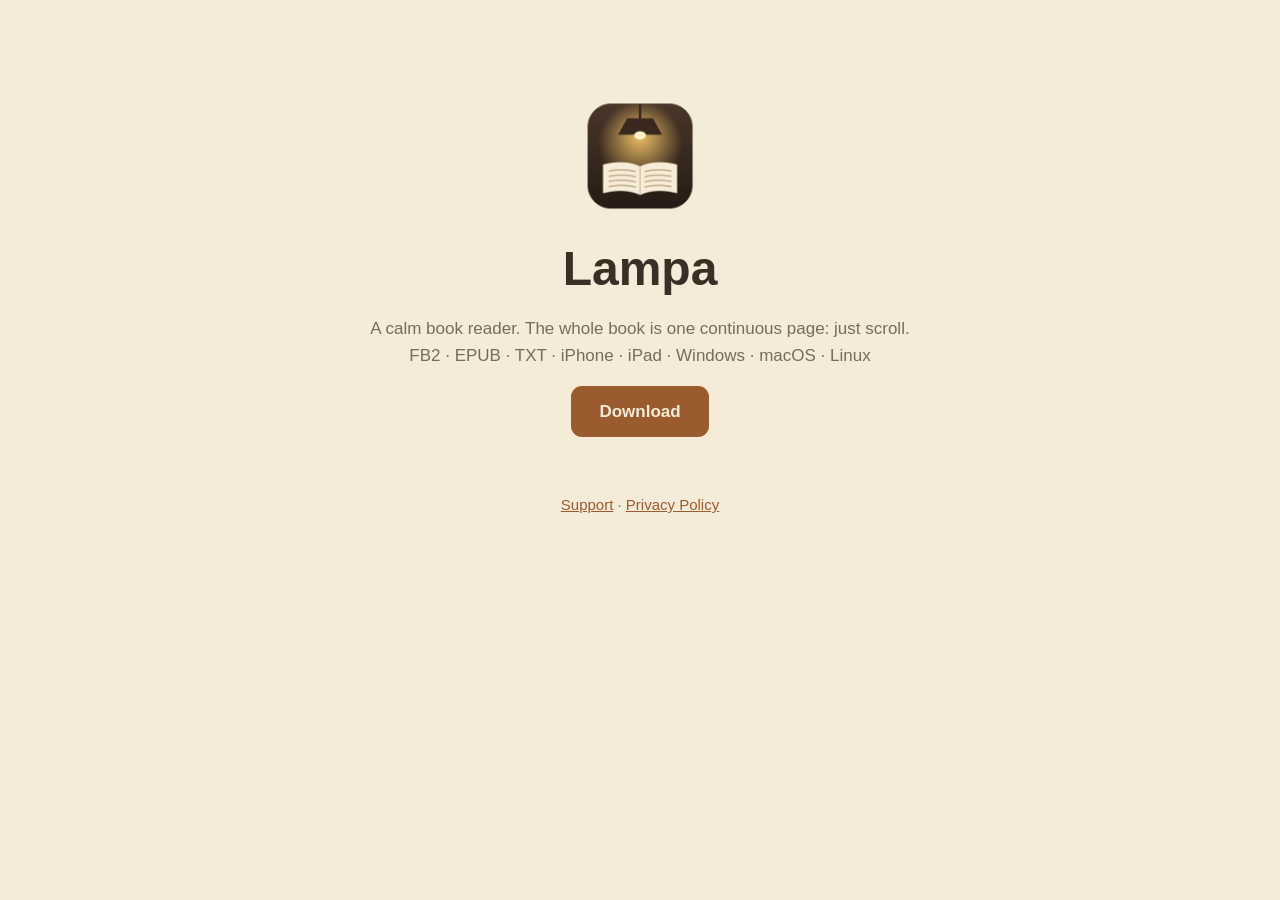
==== docs/index.html @ a777771e "Add the Lampa site: privacy policy and support pages (English and Russian)" ====
<!doctype html>
<html lang="en">
<head>
  <meta charset="utf-8">
  <meta name="viewport" content="width=device-width, initial-scale=1">
  <title>Lampa</title>
  <link rel="icon" href="icon.png">
  <link rel="stylesheet" href="site.css">
</head>
<body>
  <main class="home">
    <img src="icon.png" alt="" width="120" height="120">
    <h1>Lampa</h1>
    <p>A calm book reader. The whole book is one continuous page: just scroll.<br>FB2 · EPUB · TXT · iPhone · iPad · Windows · macOS · Linux</p>
    <p><a class="btn" href="https://github.com/Zelinsky-Vladimir/lampa-releases#download">Download</a></p>
    <footer><a href="support.html">Support</a> · <a href="privacy.html">Privacy Policy</a></footer>
  </main>
</body>
</html>
---- docs/site.css ----
:root {
  --bg: #f4ecd8;
  --fg: #3b2f25;
  --muted: #7a6a5a;
  --accent: #9a5b2e;
  --line: #e2d6bd;
  color-scheme: light dark;
}

@media (prefers-color-scheme: dark) {
  :root {
    --bg: #17181c;
    --fg: #e6dfd3;
    --muted: #a39a8c;
    --accent: #d39a64;
    --line: #2c2d33;
  }
}

* { box-sizing: border-box; }

body {
  margin: 0;
  background: var(--bg);
  color: var(--fg);
  font: 17px/1.6 -apple-system, BlinkMacSystemFont, "Segoe UI", Roboto, sans-serif;
}

main { max-width: 720px; margin: 0 auto; padding: 48px 20px 64px; }

header { margin-bottom: 32px; }
header img { border-radius: 14px; display: block; margin-bottom: 16px; }

h1 { font-size: 34px; line-height: 1.2; margin: 0 0 8px; }
h2 { font-size: 20px; margin: 32px 0 8px; }

.meta { color: var(--muted); margin: 0; font-size: 15px; }

a { color: var(--accent); }

ul { padding-left: 22px; }
li { margin: 4px 0; }

section + section { margin-top: 56px; padding-top: 40px; border-top: 1px solid var(--line); }

footer { margin-top: 56px; color: var(--muted); font-size: 15px; }

.home { text-align: center; padding-top: 96px; }
.home img { border-radius: 26px; }
.home h1 { font-size: 48px; margin-top: 16px; }
.home p { color: var(--muted); }

.btn {
  display: inline-block;
  padding: 12px 28px;
  border-radius: 11px;
  background: var(--accent);
  color: var(--bg);
  font-weight: 600;
  text-decoration: none;
}
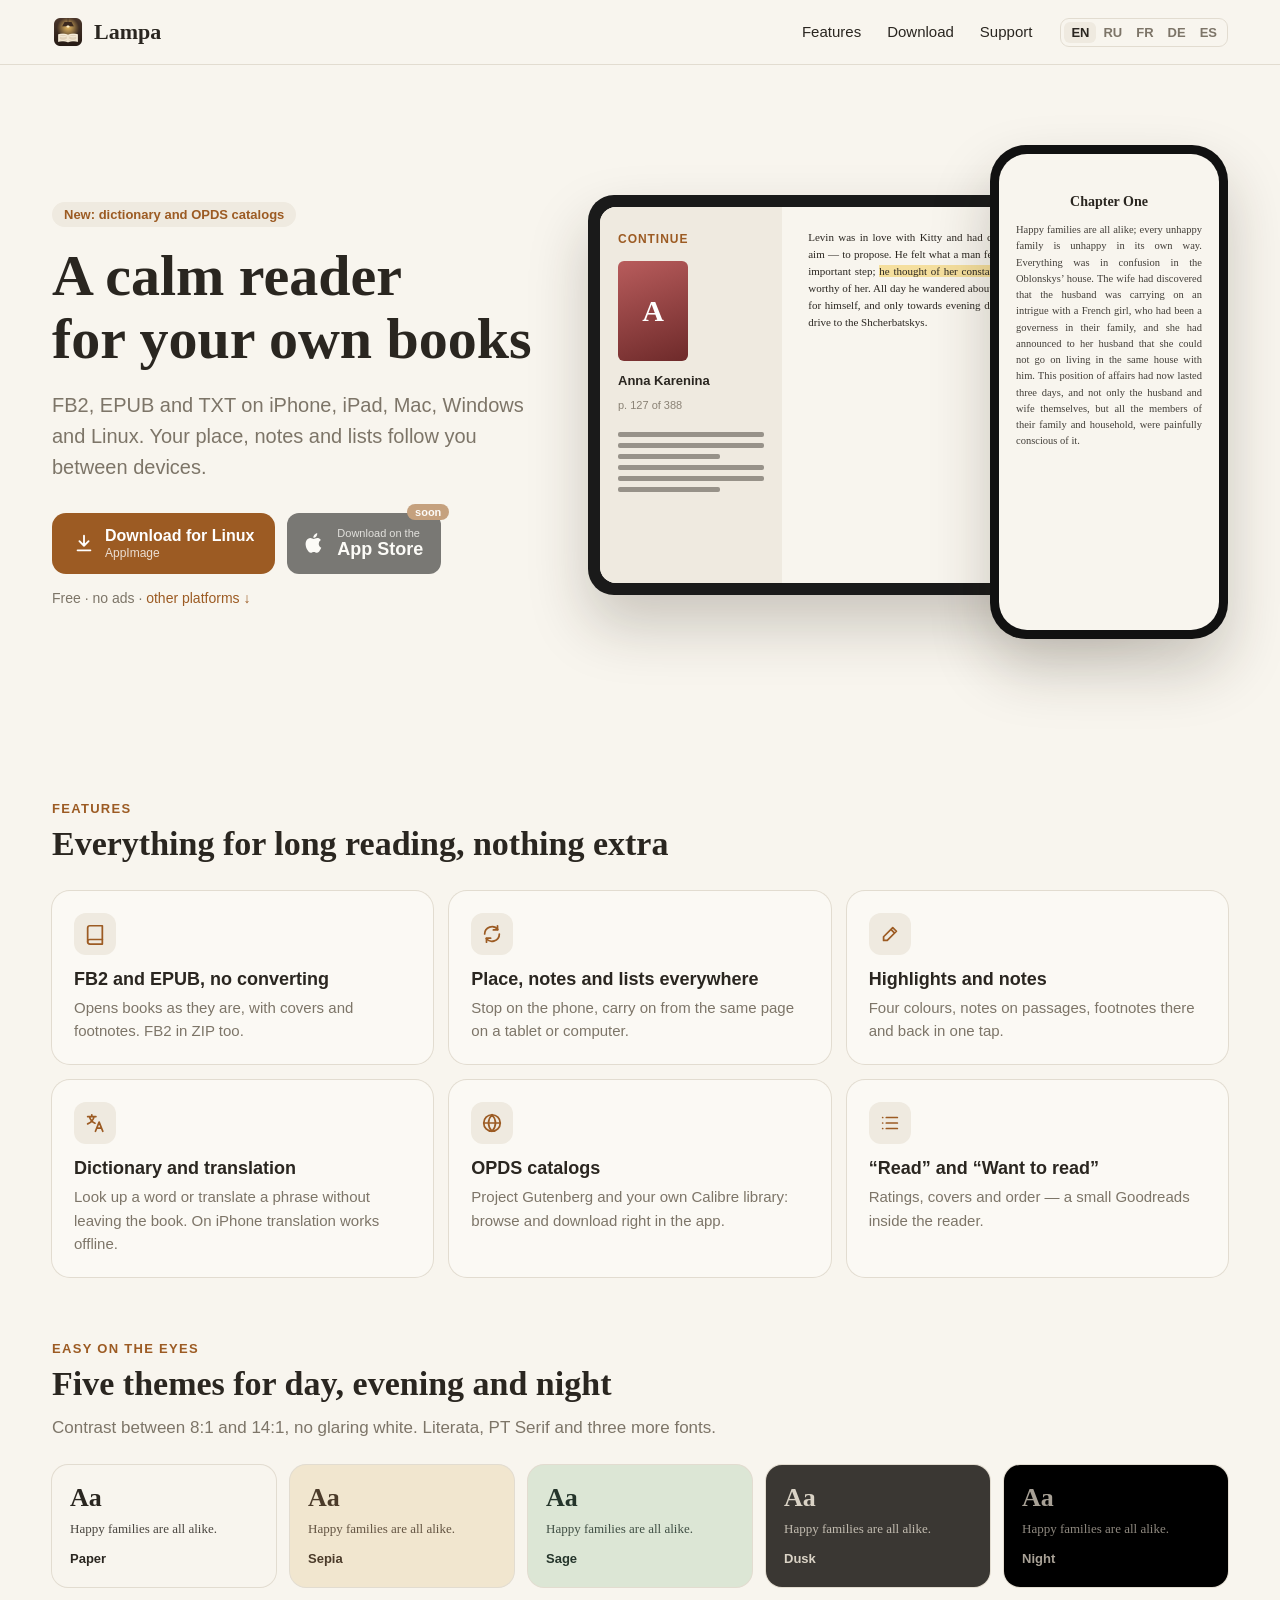
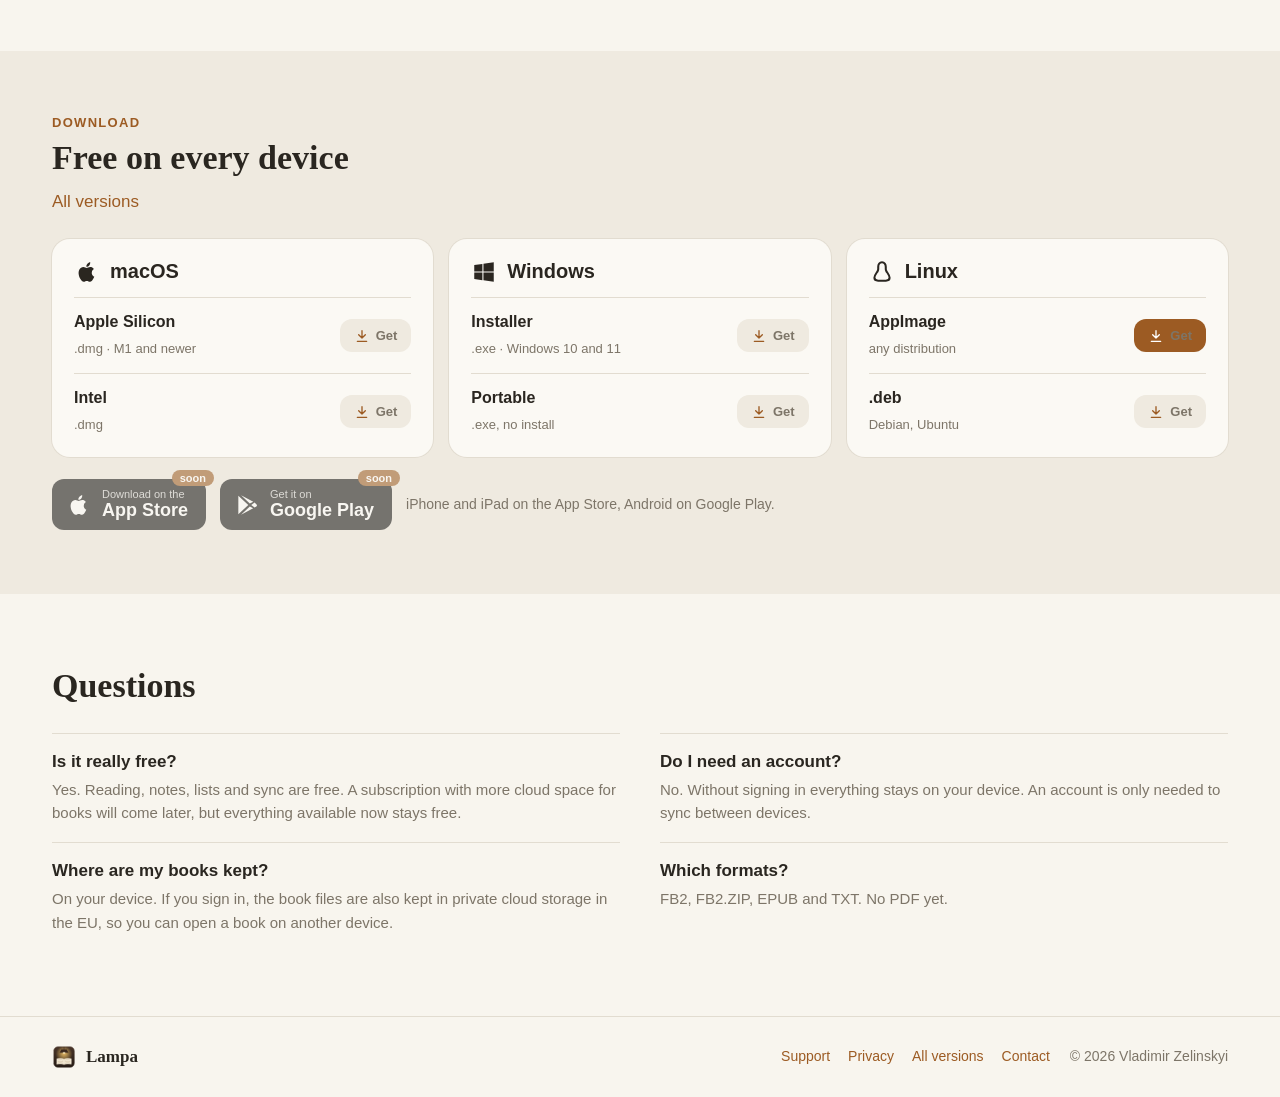
==== commit 11879feb: "New website: home with downloads, support and privacy in five languages Home page with features, the" ====
--- a/docs/index.html
+++ b/docs/index.html
@@ -3,17 +3,90 @@
 <head>
   <meta charset="utf-8">
   <meta name="viewport" content="width=device-width, initial-scale=1">
-  <title>Lampa</title>
+  <title>Lampa — a calm book reader</title>
+  <meta name="description" content="FB2, EPUB and TXT reader for iPhone, iPad, Mac, Windows and Linux with synced places, notes and reading lists.">
+  <meta property="og:title" content="Lampa — a calm book reader">
+  <meta property="og:description" content="FB2, EPUB and TXT reader for iPhone, iPad, Mac, Windows and Linux with synced places, notes and reading lists.">
+  <meta property="og:image" content="icon.png">
   <link rel="icon" href="icon.png">
+  <link rel="apple-touch-icon" href="icon.png">
   <link rel="stylesheet" href="site.css">
 </head>
 <body>
-  <main class="home">
-    <img src="icon.png" alt="" width="120" height="120">
-    <h1>Lampa</h1>
-    <p>A calm book reader. The whole book is one continuous page: just scroll.<br>FB2 · EPUB · TXT · iPhone · iPad · Windows · macOS · Linux</p>
-    <p><a class="btn" href="https://github.com/Zelinsky-Vladimir/lampa-releases#download">Download</a></p>
-    <footer><a href="support.html">Support</a> · <a href="privacy.html">Privacy Policy</a></footer>
+  <header class="nav">
+    <div class="wrap">
+      <a class="brand" href="./"><img src="icon.png" alt="">Lampa</a>
+      <span class="grow"></span>
+      <nav class="nav-links"><a href="./#features" data-t="navFeatures">Features</a><a href="./#download" data-t="navDownload">Download</a><a href="support.html" data-t="navSupport">Support</a></nav>
+      <div class="lang"><button data-lang="en">EN</button><button data-lang="ru">RU</button><button data-lang="fr">FR</button><button data-lang="de">DE</button><button data-lang="es">ES</button></div>
+    </div>
+  </header>
+  <main>
+    <section class="hero">
+      <div class="wrap">
+        <div class="hero-text">
+          <span class="pill" data-t="pill">New: dictionary and OPDS catalogs</span>
+          <h1 data-t="heroTitle">A calm reader <br>for your own books</h1>
+          <p class="lead" data-t="heroLead">FB2, EPUB and TXT on iPhone, iPad, Mac, Windows and Linux. Your place, notes and lists follow you between devices.</p>
+          <div class="cta">
+            <a class="btn primary" id="hero-dl" hidden><svg viewBox="0 0 24 24" fill="none" stroke="currentColor" stroke-width="2" stroke-linecap="round" stroke-linejoin="round"><path d="M12 4v11M7 10l5 5 5-5M5 20h14"/></svg><div><span class="t">Download</span><small></small></div></a>
+            <a class="store" data-store="appStore" id="hero-store"><svg viewBox="0 0 24 24"><path d="M16.4 12.6c0-2.3 1.9-3.4 2-3.4-1.1-1.6-2.7-1.8-3.3-1.8-1.4-.1-2.7.8-3.4.8-.7 0-1.8-.8-3-.8-1.5 0-2.9.9-3.7 2.3-1.6 2.7-.4 6.8 1.1 9 .8 1.1 1.7 2.3 2.8 2.3 1.1 0 1.6-.7 2.9-.7 1.4 0 1.8.7 3 .7 1.2 0 2-1.1 2.7-2.2.9-1.3 1.2-2.5 1.2-2.6 0 0-2.4-.9-2.3-3.6zM14.1 5.9c.6-.8 1-1.8.9-2.9-.9 0-2 .6-2.6 1.4-.6.7-1.1 1.7-1 2.8 1 .1 2.1-.5 2.7-1.3z"/></svg><div><span data-t="storeTop">Download on the</span><b>App Store</b></div></a>
+          </div>
+          <div class="under" data-t="heroUnder">Free · no ads · <a href="#download">other platforms ↓</a></div>
+        </div>
+        <div class="devices" aria-hidden="true">
+          <div class="tablet"><div class="screen"><div class="side"><small data-t="mockCont">CONTINUE</small><div class="cover">A</div><b data-t="mockBook">Anna Karenina</b><span data-t="mockPage">p. 127 of 388</span><div class="lines" style="margin-top:14px"><i></i><i></i><i></i><i></i><i></i><i></i></div></div><div class="page" data-t="mockTablet">Levin was in love with Kitty and had come to Moscow with one aim — to propose. He felt what a man feels who has decided on an important step; <mark>he thought of her constantly</mark>, yet feared he was not worthy of her. All day he wandered about Moscow, finding no place for himself, and only towards evening did he make up his mind to drive to the Shcherbatskys.</div></div></div>
+          <div class="phone"><div class="screen"><h4 data-t="mockChapter">Chapter One</h4><p data-t="mockPhone">Happy families are all alike; every unhappy family is unhappy in its own way. Everything was in confusion in the Oblonskys’ house. The wife had discovered that the husband was carrying on an intrigue with a French girl, who had been a governess in their family, and she had announced to her husband that she could not go on living in the same house with him. This position of affairs had now lasted three days, and not only the husband and wife themselves, but all the members of their family and household, were painfully conscious of it.</p></div></div>
+        </div>
+      </div>
+    </section>
+
+    <section class="block" id="features">
+      <div class="wrap">
+        <div class="kicker" data-t="featKicker">Features</div>
+        <h2 data-t="featTitle">Everything for long reading, nothing extra</h2>
+        <div class="grid"><div class="card"><div class="ic"><svg viewBox="0 0 24 24"><path d="M4 5.5A2.5 2.5 0 0 1 6.5 3H20v15H6.5A2.5 2.5 0 0 0 4 20.5z"/><path d="M4 20.5A2.5 2.5 0 0 0 6.5 23H20v-5"/></svg></div><h3 data-t="f1t">FB2 and EPUB, no converting</h3><p data-t="f1d">Opens books as they are, with covers and footnotes. FB2 in ZIP too.</p></div><div class="card"><div class="ic"><svg viewBox="0 0 24 24"><path d="M20 12a8 8 0 0 1-14.3 4.9M4 12A8 8 0 0 1 18.3 7.1"/><path d="M18 3v4.5h-4.5M6 21v-4.5h4.5"/></svg></div><h3 data-t="f2t">Place, notes and lists everywhere</h3><p data-t="f2d">Stop on the phone, carry on from the same page on a tablet or computer.</p></div><div class="card"><div class="ic"><svg viewBox="0 0 24 24"><path d="M5 19h4L19 9l-4-4L5 15zM13 7l4 4"/></svg></div><h3 data-t="f3t">Highlights and notes</h3><p data-t="f3d">Four colours, notes on passages, footnotes there and back in one tap.</p></div><div class="card"><div class="ic"><svg viewBox="0 0 24 24"><path d="M4 5h9M8.5 3v2M6 5c.7 3.2 2.8 5.8 6 7.2M11 5c-.8 3.6-3.2 6.4-7 8"/><path d="m12.5 21 4-10 4 10M14 17.5h5"/></svg></div><h3 data-t="f4t">Dictionary and translation</h3><p data-t="f4d">Look up a word or translate a phrase without leaving the book. On iPhone translation works offline.</p></div><div class="card"><div class="ic"><svg viewBox="0 0 24 24"><circle cx="12" cy="12" r="9"/><path d="M3 12h18M12 3c2.5 2.6 3.8 5.6 3.8 9s-1.3 6.4-3.8 9c-2.5-2.6-3.8-5.6-3.8-9S9.5 5.6 12 3z"/></svg></div><h3 data-t="f5t">OPDS catalogs</h3><p data-t="f5d">Project Gutenberg and your own Calibre library: browse and download right in the app.</p></div><div class="card"><div class="ic"><svg viewBox="0 0 24 24"><path d="M8 6h12M8 12h12M8 18h12M4 6h.01M4 12h.01M4 18h.01"/></svg></div><h3 data-t="f6t">“Read” and “Want to read”</h3><p data-t="f6d">Ratings, covers and order — a small Goodreads inside the reader.</p></div></div>
+      </div>
+    </section>
+
+    <section class="block" style="padding-top:0">
+      <div class="wrap">
+        <div class="kicker" data-t="thKicker">Easy on the eyes</div>
+        <h2 data-t="thTitle">Five themes for day, evening and night</h2>
+        <p class="sub" data-t="thSub">Contrast between 8:1 and 14:1, no glaring white. Literata, PT Serif and three more fonts.</p>
+        <div class="themes"><div class="theme" style="background:#f8f5ee;color:#2a2620"><div class="aa">Aa</div><p data-t="thSample">Happy families are all alike.</p><b data-t="th1">Paper</b></div><div class="theme" style="background:#f1e6cf;color:#4b3b2a"><div class="aa">Aa</div><p data-t="thSample">Happy families are all alike.</p><b data-t="th2">Sepia</b></div><div class="theme" style="background:#dce6d5;color:#25352b"><div class="aa">Aa</div><p data-t="thSample">Happy families are all alike.</p><b data-t="th3">Sage</b></div><div class="theme" style="background:#3a3733;color:#dad3c6"><div class="aa">Aa</div><p data-t="thSample">Happy families are all alike.</p><b data-t="th4">Dusk</b></div><div class="theme" style="background:#000000;color:#a8a196"><div class="aa">Aa</div><p data-t="thSample">Happy families are all alike.</p><b data-t="th5">Night</b></div></div>
+      </div>
+    </section>
+
+    <section class="block" id="download">
+      <div class="wrap">
+        <div class="kicker" data-t="dlKicker">Download</div>
+        <h2 data-t="dlTitle">Free on every device</h2>
+        <p class="sub"><span id="dl-version"></span><a href="https://github.com/Zelinsky-Vladimir/lampa-releases/releases" data-t="dlAll">All versions</a></p>
+        <div class="grid">
+<div class="card dl"><div class="dl-head"><svg viewBox="0 0 24 24"><path d="M16.4 12.6c0-2.3 1.9-3.4 2-3.4-1.1-1.6-2.7-1.8-3.3-1.8-1.4-.1-2.7.8-3.4.8-.7 0-1.8-.8-3-.8-1.5 0-2.9.9-3.7 2.3-1.6 2.7-.4 6.8 1.1 9 .8 1.1 1.7 2.3 2.8 2.3 1.1 0 1.6-.7 2.9-.7 1.4 0 1.8.7 3 .7 1.2 0 2-1.1 2.7-2.2.9-1.3 1.2-2.5 1.2-2.6 0 0-2.4-.9-2.3-3.6zM14.1 5.9c.6-.8 1-1.8.9-2.9-.9 0-2 .6-2.6 1.4-.6.7-1.1 1.7-1 2.8 1 .1 2.1-.5 2.7-1.3z"/></svg><span>macOS</span></div><a class="dl-row" data-file="macArm"><div><b data-t="macArm">Apple Silicon</b><span data-t="macArmSub">.dmg · M1 and newer</span></div><em><svg viewBox="0 0 24 24" fill="none" stroke="currentColor" stroke-width="2" stroke-linecap="round" stroke-linejoin="round"><path d="M12 4v11M7 10l5 5 5-5M5 20h14"/></svg><span data-t="get">Get</span></em></a><a class="dl-row" data-file="macIntel"><div><b data-t="macIntel">Intel</b><span data-t="macIntelSub">.dmg</span></div><em><svg viewBox="0 0 24 24" fill="none" stroke="currentColor" stroke-width="2" stroke-linecap="round" stroke-linejoin="round"><path d="M12 4v11M7 10l5 5 5-5M5 20h14"/></svg><span data-t="get">Get</span></em></a></div>
+<div class="card dl"><div class="dl-head"><svg viewBox="0 0 24 24"><path d="M3 5.5l7.5-1v7H3zM11.5 4.3L21 3v8.5h-9.5zM3 12.5h7.5v7L3 18.5zM11.5 12.5H21V21l-9.5-1.3z"/></svg><span>Windows</span></div><a class="dl-row" data-file="winSetup"><div><b data-t="winSetup">Installer</b><span data-t="winSetupSub">.exe · Windows 10 and 11</span></div><em><svg viewBox="0 0 24 24" fill="none" stroke="currentColor" stroke-width="2" stroke-linecap="round" stroke-linejoin="round"><path d="M12 4v11M7 10l5 5 5-5M5 20h14"/></svg><span data-t="get">Get</span></em></a><a class="dl-row" data-file="winPortable"><div><b data-t="winPortable">Portable</b><span data-t="winPortableSub">.exe, no install</span></div><em><svg viewBox="0 0 24 24" fill="none" stroke="currentColor" stroke-width="2" stroke-linecap="round" stroke-linejoin="round"><path d="M12 4v11M7 10l5 5 5-5M5 20h14"/></svg><span data-t="get">Get</span></em></a></div>
+<div class="card dl"><div class="dl-head"><svg class="stroke" viewBox="0 0 24 24"><path d="M12 3c-2.2 0-3.5 1.9-3.5 4.4 0 1.4.4 2.4-.6 4-1.1 1.7-2.9 3.6-2.9 6 0 1.6 1.4 2.6 3.4 2.6h7.2c2 0 3.4-1 3.4-2.6 0-2.4-1.8-4.3-2.9-6-1-1.6-.6-2.6-.6-4C15.5 4.9 14.2 3 12 3z"/></svg><span>Linux</span></div><a class="dl-row" data-file="appImage"><div><b data-t="appImage">AppImage</b><span data-t="appImageSub">any distribution</span></div><em><svg viewBox="0 0 24 24" fill="none" stroke="currentColor" stroke-width="2" stroke-linecap="round" stroke-linejoin="round"><path d="M12 4v11M7 10l5 5 5-5M5 20h14"/></svg><span data-t="get">Get</span></em></a><a class="dl-row" data-file="deb"><div><b data-t="deb">.deb</b><span data-t="debSub">Debian, Ubuntu</span></div><em><svg viewBox="0 0 24 24" fill="none" stroke="currentColor" stroke-width="2" stroke-linecap="round" stroke-linejoin="round"><path d="M12 4v11M7 10l5 5 5-5M5 20h14"/></svg><span data-t="get">Get</span></em></a></div>
+</div>
+        <div class="stores"><a class="store" data-store="appStore"><svg viewBox="0 0 24 24"><path d="M16.4 12.6c0-2.3 1.9-3.4 2-3.4-1.1-1.6-2.7-1.8-3.3-1.8-1.4-.1-2.7.8-3.4.8-.7 0-1.8-.8-3-.8-1.5 0-2.9.9-3.7 2.3-1.6 2.7-.4 6.8 1.1 9 .8 1.1 1.7 2.3 2.8 2.3 1.1 0 1.6-.7 2.9-.7 1.4 0 1.8.7 3 .7 1.2 0 2-1.1 2.7-2.2.9-1.3 1.2-2.5 1.2-2.6 0 0-2.4-.9-2.3-3.6zM14.1 5.9c.6-.8 1-1.8.9-2.9-.9 0-2 .6-2.6 1.4-.6.7-1.1 1.7-1 2.8 1 .1 2.1-.5 2.7-1.3z"/></svg><div><span data-t="storeTop">Download on the</span><b>App Store</b></div></a><a class="store" data-store="googlePlay" id="play-badge"><svg viewBox="0 0 24 24"><path d="M4 3.5v17l9.2-8.5zM14.6 13.3L6.5 21l11.2-6.1zM17.8 9.1L6.5 3l8.1 7.7zM19 9.8l-3.1 2.2 3.1 2.2 1.6-.9c.8-.5.8-1.6 0-2.1z"/></svg><div><span data-t="playTop">Get it on</span><b>Google Play</b></div></a><small data-t="storesNote">iPhone and iPad on the App Store, Android on Google Play.</small></div>
+      </div>
+    </section>
+
+    <section class="block">
+      <div class="wrap">
+        <h2 data-t="faqTitle">Questions</h2>
+        <div class="faq"><div><h3 data-t="q1">Is it really free?</h3><p data-t="a1">Yes. Reading, notes, lists and sync are free. A subscription with more cloud space for books will come later, but everything available now stays free.</p></div><div><h3 data-t="q2">Do I need an account?</h3><p data-t="a2">No. Without signing in everything stays on your device. An account is only needed to sync between devices.</p></div><div><h3 data-t="q3">Where are my books kept?</h3><p data-t="a3">On your device. If you sign in, the book files are also kept in private cloud storage in the EU, so you can open a book on another device.</p></div><div><h3 data-t="q4">Which formats?</h3><p data-t="a4">FB2, FB2.ZIP, EPUB and TXT. No PDF yet.</p></div></div>
+      </div>
+    </section>
   </main>
+  <footer class="foot">
+    <div class="wrap">
+      <a class="brand" href="./"><img src="icon.png" alt="">Lampa</a>
+      <span class="grow" style="flex:1"></span>
+      <nav><a href="support.html" data-t="footSupport">Support</a><a href="privacy.html" data-t="footPrivacy">Privacy</a><a href="https://github.com/Zelinsky-Vladimir/lampa-releases/releases" data-t="footReleases">All versions</a><a href="mailto:sunstrike1997@gmail.com" data-t="footContact">Contact</a></nav>
+      <span data-t="footBy">© 2026 Vladimir Zelinskyi</span>
+    </div>
+  </footer>
+  <script src="site.js"></script>
 </body>
 </html>
--- a/docs/site.css
+++ b/docs/site.css
@@ -1,61 +1,200 @@
+@font-face { font-family: 'PT Serif'; font-style: normal; font-weight: 400; font-display: swap; src: url(fonts/pt-serif-cyrillic-400-normal.woff2) format('woff2'); unicode-range: U+0301,U+0400-045F,U+0490-0491,U+04B0-04B1,U+2116; }
+@font-face { font-family: 'PT Serif'; font-style: normal; font-weight: 400; font-display: swap; src: url(fonts/pt-serif-latin-400-normal.woff2) format('woff2'); unicode-range: U+0000-00FF,U+0131,U+0152-0153,U+02BB-02BC,U+02C6,U+02DA,U+02DC,U+0304,U+0308,U+0329,U+2000-206F,U+20AC,U+2122,U+2191,U+2193,U+2212,U+2215,U+FEFF,U+FFFD; }
+@font-face { font-family: 'PT Serif'; font-style: normal; font-weight: 700; font-display: swap; src: url(fonts/pt-serif-cyrillic-700-normal.woff2) format('woff2'); unicode-range: U+0301,U+0400-045F,U+0490-0491,U+04B0-04B1,U+2116; }
+@font-face { font-family: 'PT Serif'; font-style: normal; font-weight: 700; font-display: swap; src: url(fonts/pt-serif-latin-700-normal.woff2) format('woff2'); unicode-range: U+0000-00FF,U+0131,U+0152-0153,U+02BB-02BC,U+02C6,U+02DA,U+02DC,U+0304,U+0308,U+0329,U+2000-206F,U+20AC,U+2122,U+2191,U+2193,U+2212,U+2215,U+FEFF,U+FFFD; }
+@font-face { font-family: 'PT Sans'; font-style: normal; font-weight: 400; font-display: swap; src: url(fonts/pt-sans-cyrillic-400-normal.woff2) format('woff2'); unicode-range: U+0301,U+0400-045F,U+0490-0491,U+04B0-04B1,U+2116; }
+@font-face { font-family: 'PT Sans'; font-style: normal; font-weight: 400; font-display: swap; src: url(fonts/pt-sans-latin-400-normal.woff2) format('woff2'); unicode-range: U+0000-00FF,U+0131,U+0152-0153,U+02BB-02BC,U+02C6,U+02DA,U+02DC,U+0304,U+0308,U+0329,U+2000-206F,U+20AC,U+2122,U+2191,U+2193,U+2212,U+2215,U+FEFF,U+FFFD; }
+@font-face { font-family: 'PT Sans'; font-style: normal; font-weight: 700; font-display: swap; src: url(fonts/pt-sans-cyrillic-700-normal.woff2) format('woff2'); unicode-range: U+0301,U+0400-045F,U+0490-0491,U+04B0-04B1,U+2116; }
+@font-face { font-family: 'PT Sans'; font-style: normal; font-weight: 700; font-display: swap; src: url(fonts/pt-sans-latin-700-normal.woff2) format('woff2'); unicode-range: U+0000-00FF,U+0131,U+0152-0153,U+02BB-02BC,U+02C6,U+02DA,U+02DC,U+0304,U+0308,U+0329,U+2000-206F,U+20AC,U+2122,U+2191,U+2193,U+2212,U+2215,U+FEFF,U+FFFD; }
 :root {
-  --bg: #f4ecd8;
-  --fg: #3b2f25;
-  --muted: #7a6a5a;
-  --accent: #9a5b2e;
-  --line: #e2d6bd;
-  color-scheme: light dark;
-}
-
+  --bg: #f8f5ee;
+  --fg: #2a2620;
+  --muted: #7d7568;
+  --panel: #efeae0;
+  --card: #fbf9f4;
+  --line: #e2dcd0;
+  --accent: #9c5b23;
+  --accent-fg: #fff;
+  --shadow: 0 30px 60px rgb(40 30 20 / 0.22);
+  --serif: 'PT Serif', Georgia, serif;
+  --sans: 'PT Sans', -apple-system, 'Segoe UI', Roboto, sans-serif;
+  color-scheme: light;
+}
 @media (prefers-color-scheme: dark) {
   :root {
-    --bg: #17181c;
-    --fg: #e6dfd3;
-    --muted: #a39a8c;
-    --accent: #d39a64;
-    --line: #2c2d33;
+    --bg: #23211e;
+    --fg: #e8e1d4;
+    --muted: #a69d8f;
+    --panel: #2d2a26;
+    --card: #2a2724;
+    --line: #3a3631;
+    --accent: #dba660;
+    --accent-fg: #23211e;
+    --shadow: 0 30px 60px rgb(0 0 0 / 0.45);
+    color-scheme: dark;
   }
 }
-
 * { box-sizing: border-box; }
-
-body {
-  margin: 0;
-  background: var(--bg);
-  color: var(--fg);
-  font: 17px/1.6 -apple-system, BlinkMacSystemFont, "Segoe UI", Roboto, sans-serif;
-}
-
-main { max-width: 720px; margin: 0 auto; padding: 48px 20px 64px; }
-
-header { margin-bottom: 32px; }
-header img { border-radius: 14px; display: block; margin-bottom: 16px; }
-
-h1 { font-size: 34px; line-height: 1.2; margin: 0 0 8px; }
-h2 { font-size: 20px; margin: 32px 0 8px; }
-
-.meta { color: var(--muted); margin: 0; font-size: 15px; }
-
-a { color: var(--accent); }
-
-ul { padding-left: 22px; }
-li { margin: 4px 0; }
-
-section + section { margin-top: 56px; padding-top: 40px; border-top: 1px solid var(--line); }
-
-footer { margin-top: 56px; color: var(--muted); font-size: 15px; }
-
-.home { text-align: center; padding-top: 96px; }
-.home img { border-radius: 26px; }
-.home h1 { font-size: 48px; margin-top: 16px; }
-.home p { color: var(--muted); }
-
-.btn {
-  display: inline-block;
-  padding: 12px 28px;
-  border-radius: 11px;
-  background: var(--accent);
-  color: var(--bg);
-  font-weight: 600;
-  text-decoration: none;
-}
+html { scroll-behavior: smooth; }
+body { margin: 0; background: var(--bg); color: var(--fg); font: 17px/1.55 var(--sans); -webkit-font-smoothing: antialiased; }
+a { color: var(--accent); text-decoration: none; }
+a:hover { text-decoration: underline; }
+img { max-width: 100%; }
+.wrap { max-width: 1240px; margin: 0 auto; padding: 0 32px; }
+[hidden] { display: none !important; }
+
+.nav { position: sticky; top: 0; z-index: 10; background: color-mix(in srgb, var(--bg) 92%, transparent); backdrop-filter: blur(10px); border-bottom: 1px solid var(--line); }
+.nav .wrap { display: flex; align-items: center; gap: 28px; height: 64px; }
+.brand { display: flex; align-items: center; gap: 10px; color: var(--fg); font: 700 22px var(--serif); }
+.brand:hover { text-decoration: none; }
+.brand img { width: 32px; height: 32px; border-radius: 8px; }
+.nav .grow { flex: 1; }
+.nav-links { display: flex; gap: 26px; }
+.nav-links a { color: var(--fg); font-size: 15px; }
+.lang { display: flex; padding: 3px; border: 1px solid var(--line); border-radius: 9px; }
+.lang button { padding: 3px 7px; border: none; border-radius: 6px; background: none; color: var(--muted); font: 700 13px var(--sans); cursor: pointer; }
+.lang button.on { background: var(--panel); color: var(--fg); }
+
+.hero .wrap { display: flex; align-items: center; gap: 48px; padding-top: 80px; padding-bottom: 72px; }
+.hero-text { flex: 1; min-width: 0; }
+.pill { display: inline-block; padding: 5px 12px; border-radius: 20px; background: var(--panel); color: var(--accent); font: 700 13px var(--sans); }
+h1 { margin: 18px 0 0; font: 700 clamp(34px, 5.2vw, 58px)/1.08 var(--serif); overflow-wrap: break-word; text-wrap: balance; }
+.lead { margin: 20px 0 0; max-width: 540px; font-size: clamp(17px, 1.6vw, 20px); color: var(--muted); }
+.cta { display: flex; flex-wrap: wrap; gap: 12px; margin-top: 30px; }
+.under { margin-top: 14px; font-size: 14px; color: var(--muted); }
+.btn { display: inline-flex; align-items: center; gap: 10px; padding: 12px 20px; border: 1.5px solid var(--line); border-radius: 14px; background: var(--card); color: var(--fg); font: 700 16px/1.2 var(--sans); cursor: pointer; }
+.btn:hover { text-decoration: none; filter: brightness(0.98); }
+.btn.primary { border-color: transparent; background: var(--accent); color: var(--accent-fg); }
+.btn small { display: block; font-weight: 400; font-size: 12px; opacity: 0.8; margin-top: 1px; }
+.btn svg { width: 22px; height: 22px; flex: none; }
+.store { position: relative; display: inline-flex; align-items: center; gap: 10px; padding: 9px 18px 9px 14px; border-radius: 12px; background: #111; color: #fff; }
+.store:hover { text-decoration: none; }
+.store svg { width: 26px; height: 26px; fill: #fff; }
+.store span { display: block; line-height: 1.1; font-size: 11px; opacity: 0.8; }
+.store b { display: block; font-size: 18px; line-height: 1.15; }
+.store.soon { opacity: 0.55; pointer-events: none; }
+.store.soon::after { content: attr(data-soon); position: absolute; top: -9px; right: -8px; padding: 2px 8px; border-radius: 10px; background: var(--accent); color: var(--accent-fg); font: 700 11px var(--sans); }
+@media (prefers-color-scheme: dark) { .store { background: #000; box-shadow: 0 0 0 1px #4a453f; } }
+
+.devices { position: relative; flex: none; width: 640px; height: 520px; }
+.tablet { position: absolute; left: 0; top: 50px; width: 560px; height: 400px; padding: 12px; border-radius: 26px; background: #1a1a1a; box-shadow: var(--shadow); }
+.tablet .screen { display: flex; height: 100%; border-radius: 16px; background: #f8f5ee; color: #2a2620; overflow: hidden; }
+.tablet .side { width: 34%; padding: 18px; background: #efeae0; }
+.tablet .side small { font: 700 12px var(--sans); color: #9c5b23; letter-spacing: 0.08em; }
+.cover { display: grid; place-items: center; width: 70px; height: 100px; margin-top: 10px; border-radius: 6px; background: linear-gradient(160deg, #b85c5c, #6e2a2a); color: #fff; font: 700 30px var(--serif); }
+.tablet .side b { display: block; margin-top: 10px; font-size: 13px; }
+.tablet .side span { font-size: 11px; color: #8a8275; }
+.lines i { display: block; height: 5px; margin-bottom: 6px; border-radius: 2px; background: rgb(42 38 32 / 0.45); }
+.lines i:nth-child(3n) { width: 70%; }
+.tablet .page { flex: 1; padding: 22px 26px; font: 11px/1.55 var(--serif); text-align: justify; }
+.tablet mark { background: rgb(240 196 60 / 0.45); color: inherit; }
+.phone { position: absolute; right: 0; top: 0; width: 238px; height: 494px; padding: 9px; border-radius: 36px; background: #111; box-shadow: var(--shadow); }
+.phone .screen { height: 100%; padding: 40px 17px 0; border-radius: 28px; background: #f8f5ee; color: #2a2620; overflow: hidden; }
+.phone h4 { margin: 0 0 12px; text-align: center; font: 700 14px var(--serif); }
+.phone p { margin: 0; font: 10.5px/1.55 var(--serif); text-align: justify; opacity: 0.88; }
+
+section.block { padding: 64px 0; }
+.kicker { font: 700 13px var(--sans); letter-spacing: 0.1em; text-transform: uppercase; color: var(--accent); }
+h2 { margin: 8px 0 26px; font: 700 clamp(26px, 3.2vw, 34px)/1.2 var(--serif); overflow-wrap: break-word; text-wrap: balance; }
+.sub { margin: -16px 0 24px; color: var(--muted); }
+.grid { display: grid; grid-template-columns: repeat(auto-fill, minmax(min(100%, 300px), 1fr)); gap: 16px; }
+.card { padding: 22px; border-radius: 18px; background: var(--card); box-shadow: 0 0 0 1px var(--line); }
+.card .ic { display: grid; place-items: center; width: 42px; height: 42px; border-radius: 12px; background: var(--panel); color: var(--accent); }
+.card .ic svg { width: 22px; height: 22px; fill: none; stroke: currentColor; stroke-width: 1.9; stroke-linecap: round; stroke-linejoin: round; }
+.card h3 { margin: 14px 0 6px; font: 700 18px var(--sans); }
+.card p { margin: 0; color: var(--muted); font-size: 15px; }
+.themes { display: flex; gap: 14px; }
+.theme { flex: 1; min-width: 0; padding: 18px; scroll-snap-align: start; border-radius: 16px; box-shadow: 0 0 0 1px var(--line); }
+.theme .aa { font: 700 26px var(--serif); }
+.theme p { margin: 6px 0 0; font: 13px/1.5 var(--serif); opacity: 0.85; }
+.theme b { display: block; margin-top: 10px; font-size: 13px; }
+
+#download { background: var(--panel); }
+.dl { padding: 20px 22px 8px; }
+.dl-head { display: flex; align-items: center; gap: 10px; margin-bottom: 12px; font: 700 20px var(--sans); }
+.dl-head svg { width: 26px; height: 26px; fill: currentColor; }
+.dl-head svg.stroke { fill: none; stroke: currentColor; stroke-width: 1.9; }
+.dl-row { display: flex; align-items: center; gap: 12px; padding: 12px 0; border-top: 1px solid var(--line); color: var(--fg); }
+.dl-row:hover { text-decoration: none; }
+.dl-row div { flex: 1; }
+.dl-row b { display: block; font-size: 16px; }
+.dl-row span { font-size: 13px; line-height: 1.35; color: var(--muted); }
+.dl-row em { display: flex; align-items: center; gap: 6px; padding: 8px 14px; border-radius: 12px; background: var(--panel); color: var(--accent); font: 700 14px var(--sans); }
+.dl-row em svg { width: 16px; height: 16px; fill: none; stroke: currentColor; stroke-width: 2; stroke-linecap: round; stroke-linejoin: round; }
+.dl-row.mine em { background: var(--accent); color: var(--accent-fg); }
+.stores { display: flex; flex-wrap: wrap; align-items: center; gap: 14px; margin-top: 22px; }
+.stores small { color: var(--muted); font-size: 14px; }
+
+.faq { display: grid; grid-template-columns: repeat(auto-fill, minmax(min(100%, 380px), 1fr)); column-gap: 40px; }
+.faq div { padding: 18px 0; border-top: 1px solid var(--line); }
+.faq h3 { margin: 0; font: 700 17px var(--sans); }
+.faq p { margin: 6px 0 0; color: var(--muted); font-size: 15px; }
+
+.foot { border-top: 1px solid var(--line); }
+.foot .wrap { display: flex; flex-wrap: wrap; align-items: center; gap: 12px 20px; padding-top: 28px; padding-bottom: 28px; font-size: 14px; color: var(--muted); }
+.foot .brand { font-size: 17px; }
+.foot .brand img { width: 24px; height: 24px; border-radius: 6px; }
+.foot nav { display: flex; flex-wrap: wrap; gap: 6px 18px; }
+
+.doc { max-width: 880px; margin: 0 auto; padding: 64px 32px; }
+.doc h1 { margin: 8px 0 10px; font-size: clamp(28px, 5vw, 44px); line-height: 1.15; overflow-wrap: break-word; hyphens: auto; }
+.doc h2 { margin: 34px 0 8px; font-size: 22px; }
+.doc .lead { margin: 0 0 28px; max-width: none; font-size: clamp(16px, 1.6vw, 18px); }
+.doc { overflow-wrap: break-word; }
+.doc ul { padding-left: 1.2em; }
+.doc li { margin: 6px 0; }
+.doc .meta { color: var(--muted); font-size: 15px; }
+.contact { display: flex; align-items: center; gap: 16px; padding: 20px 24px; margin-bottom: 22px; border-radius: 18px; background: var(--panel); }
+.contact div { flex: 1; }
+.contact span { color: var(--muted); }
+.help { display: grid; grid-template-columns: repeat(auto-fill, minmax(min(100%, 340px), 1fr)); gap: 16px; }
+.help .card p { font-size: 16px; line-height: 1.6; }
+.help .card h3 { margin-top: 0; font-size: 19px; }
+
+@media (max-width: 1100px) {
+  .hero .wrap { gap: 24px; }
+  .devices { transform: scale(0.82); transform-origin: right center; margin-left: -115px; }
+}
+@media (max-width: 900px) {
+  .wrap { padding: 0 24px; }
+  .hero .wrap { flex-direction: column; align-items: stretch; padding-top: 48px; padding-bottom: 24px; }
+  .devices { align-self: center; transform: scale(0.9); transform-origin: top center; margin: 12px auto -52px; }
+  section.block { padding: 48px 0; }
+  .themes { overflow-x: auto; scroll-snap-type: x mandatory; margin: 0 -24px; padding: 0 24px 8px; scrollbar-width: none; }
+  .themes::-webkit-scrollbar { display: none; }
+  .theme { flex: none; width: 168px; }
+}
+@media (max-width: 720px) {
+  .nav-links { display: none; }
+  .nav .wrap { gap: 14px; }
+}
+@media (max-width: 640px) {
+  .wrap { padding: 0 20px; }
+  .hero .wrap { padding-top: 36px; }
+  .devices { width: 238px; height: 494px; transform: none; margin: 24px auto 0; }
+  .tablet { display: none; }
+  section.block { padding: 40px 0; }
+  .themes { margin: 0 -20px; padding: 0 20px 8px; }
+  .theme { width: 150px; }
+  .hero h1 br { display: none; }
+  .cta { flex-direction: column; align-items: stretch; }
+  .cta .btn, .cta .store { justify-content: center; }
+  .stores { flex-direction: column; align-items: flex-start; }
+  .foot .wrap { flex-direction: column; align-items: flex-start; }
+  .foot .grow { display: none; }
+  .doc { padding: 36px 20px 48px; }
+  .contact { flex-direction: column; align-items: stretch; }
+  .contact .btn { justify-content: center; }
+  .dl { padding: 16px 16px 4px; }
+}
+@media (max-width: 420px) {
+  .dl-row em span { display: none; }
+  .dl-row em { padding: 10px; }
+}
+@media (max-width: 380px) {
+  .brand { font-size: 19px; gap: 8px; }
+  .brand img { width: 28px; height: 28px; }
+  .lang button { padding: 3px 5px; font-size: 12px; }
+  .nav .wrap { padding: 0 14px; }
+}
+.doc section .kicker { margin-bottom: 0; }
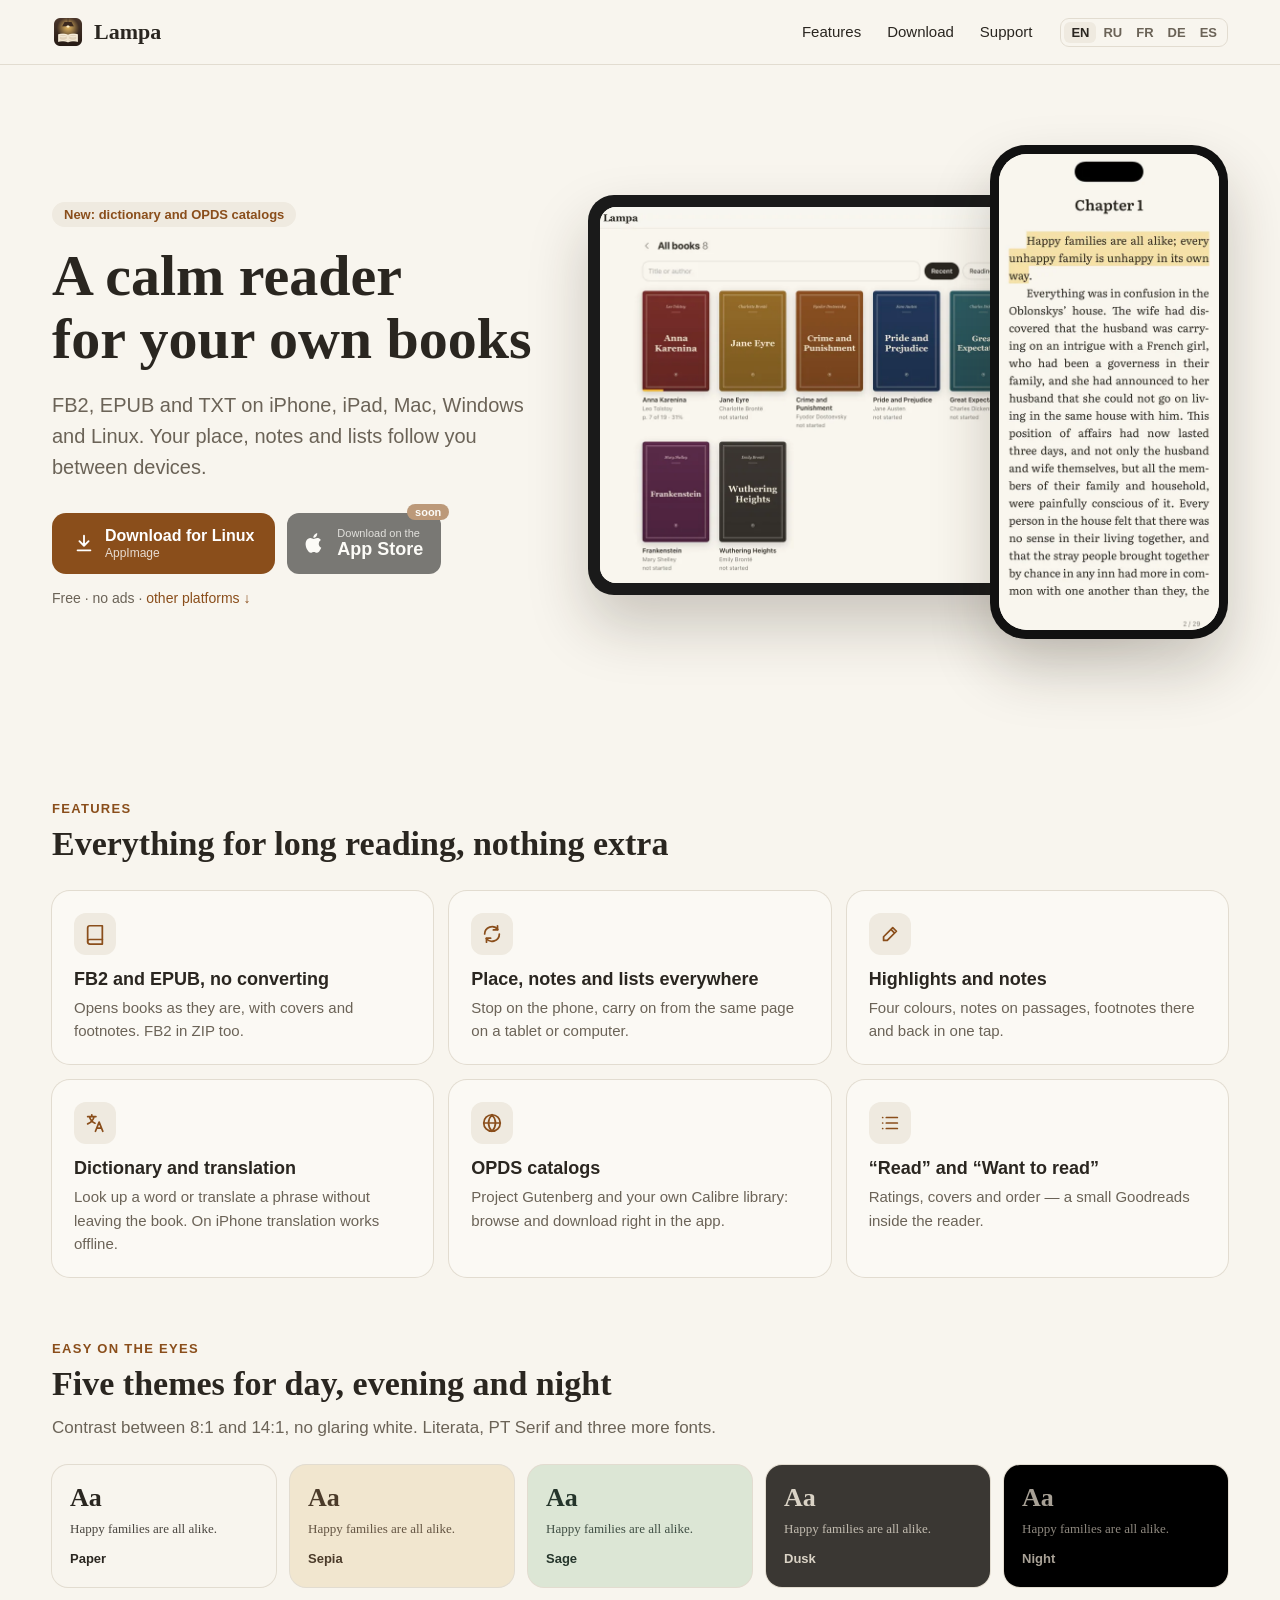
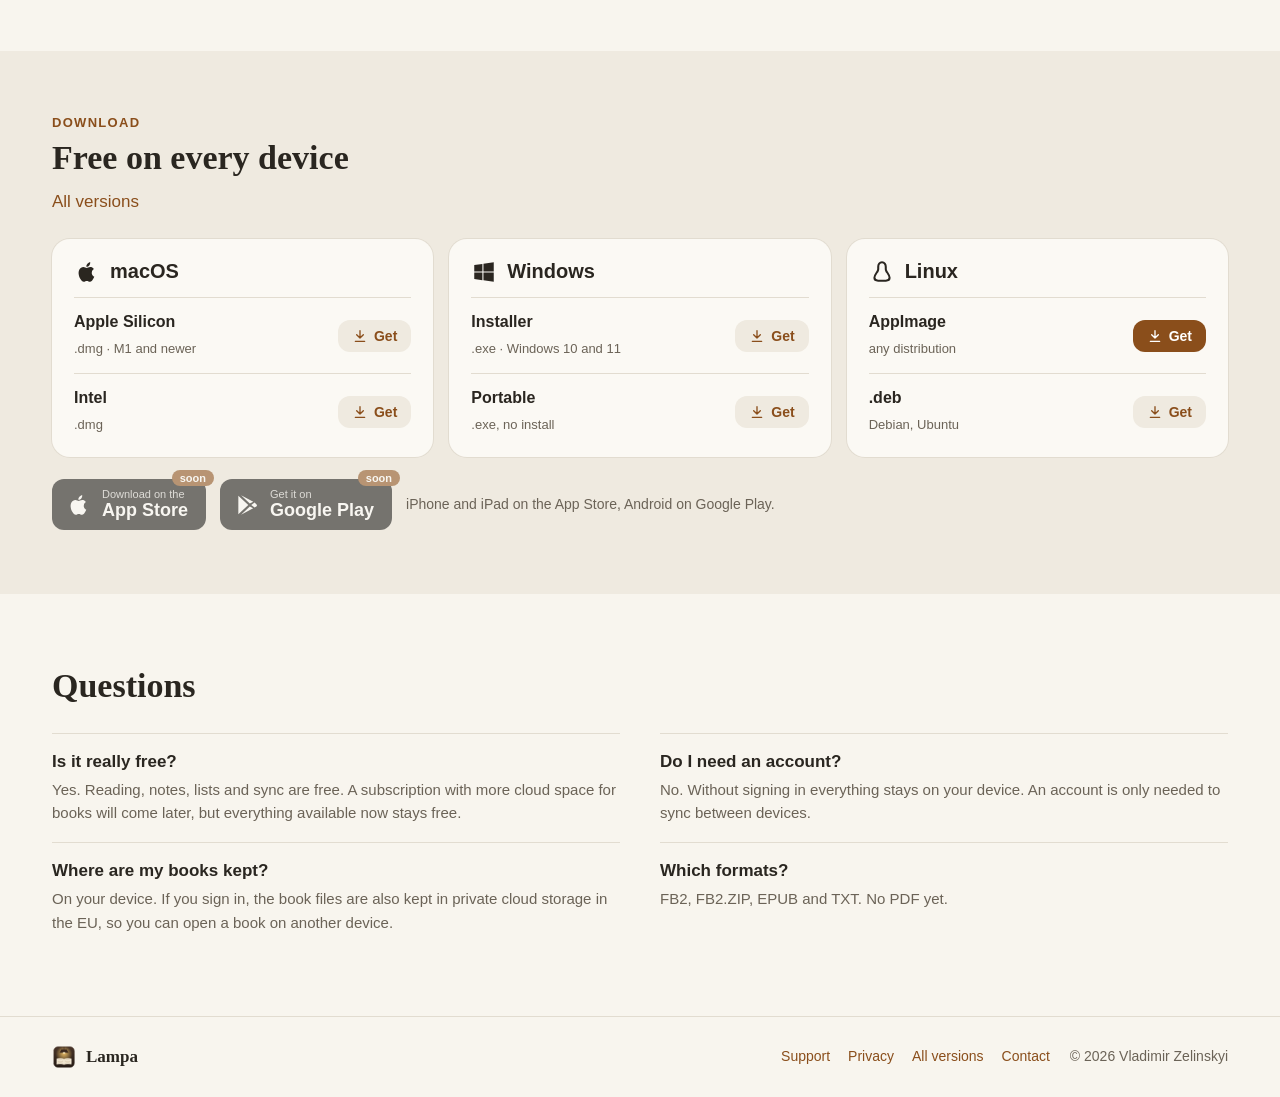
==== commit 871435d5: "Site: real app screenshots in the hero iPad library grid and iPhone reading view with a highlight, t" ====
--- a/docs/index.html
+++ b/docs/index.html
@@ -35,8 +35,8 @@
           <div class="under" data-t="heroUnder">Free · no ads · <a href="#download">other platforms ↓</a></div>
         </div>
         <div class="devices" aria-hidden="true">
-          <div class="tablet"><div class="screen"><div class="side"><small data-t="mockCont">CONTINUE</small><div class="cover">A</div><b data-t="mockBook">Anna Karenina</b><span data-t="mockPage">p. 127 of 388</span><div class="lines" style="margin-top:14px"><i></i><i></i><i></i><i></i><i></i><i></i></div></div><div class="page" data-t="mockTablet">Levin was in love with Kitty and had come to Moscow with one aim — to propose. He felt what a man feels who has decided on an important step; <mark>he thought of her constantly</mark>, yet feared he was not worthy of her. All day he wandered about Moscow, finding no place for himself, and only towards evening did he make up his mind to drive to the Shcherbatskys.</div></div></div>
-          <div class="phone"><div class="screen"><h4 data-t="mockChapter">Chapter One</h4><p data-t="mockPhone">Happy families are all alike; every unhappy family is unhappy in its own way. Everything was in confusion in the Oblonskys’ house. The wife had discovered that the husband was carrying on an intrigue with a French girl, who had been a governess in their family, and she had announced to her husband that she could not go on living in the same house with him. This position of affairs had now lasted three days, and not only the husband and wife themselves, but all the members of their family and household, were painfully conscious of it.</p></div></div>
+          <div class="tablet"><div class="screen"><img data-shot="tablet" src="shots/en-tablet.webp" width="1100" height="758" alt=""></div></div>
+          <div class="phone"><div class="screen"><img data-shot="phone-read" src="shots/en-phone-read.webp" width="460" height="1000" alt=""></div></div>
         </div>
       </div>
     </section>
--- a/docs/site.css
+++ b/docs/site.css
@@ -9,11 +9,11 @@
 :root {
   --bg: #f8f5ee;
   --fg: #2a2620;
-  --muted: #7d7568;
+  --muted: #6b6357;
   --panel: #efeae0;
   --card: #fbf9f4;
   --line: #e2dcd0;
-  --accent: #9c5b23;
+  --accent: #8a4e1b;
   --accent-fg: #fff;
   --shadow: 0 30px 60px rgb(40 30 20 / 0.22);
   --serif: 'PT Serif', Georgia, serif;
@@ -78,20 +78,11 @@
 
 .devices { position: relative; flex: none; width: 640px; height: 520px; }
 .tablet { position: absolute; left: 0; top: 50px; width: 560px; height: 400px; padding: 12px; border-radius: 26px; background: #1a1a1a; box-shadow: var(--shadow); }
-.tablet .screen { display: flex; height: 100%; border-radius: 16px; background: #f8f5ee; color: #2a2620; overflow: hidden; }
-.tablet .side { width: 34%; padding: 18px; background: #efeae0; }
-.tablet .side small { font: 700 12px var(--sans); color: #9c5b23; letter-spacing: 0.08em; }
-.cover { display: grid; place-items: center; width: 70px; height: 100px; margin-top: 10px; border-radius: 6px; background: linear-gradient(160deg, #b85c5c, #6e2a2a); color: #fff; font: 700 30px var(--serif); }
-.tablet .side b { display: block; margin-top: 10px; font-size: 13px; }
-.tablet .side span { font-size: 11px; color: #8a8275; }
-.lines i { display: block; height: 5px; margin-bottom: 6px; border-radius: 2px; background: rgb(42 38 32 / 0.45); }
-.lines i:nth-child(3n) { width: 70%; }
-.tablet .page { flex: 1; padding: 22px 26px; font: 11px/1.55 var(--serif); text-align: justify; }
-.tablet mark { background: rgb(240 196 60 / 0.45); color: inherit; }
 .phone { position: absolute; right: 0; top: 0; width: 238px; height: 494px; padding: 9px; border-radius: 36px; background: #111; box-shadow: var(--shadow); }
-.phone .screen { height: 100%; padding: 40px 17px 0; border-radius: 28px; background: #f8f5ee; color: #2a2620; overflow: hidden; }
-.phone h4 { margin: 0 0 12px; text-align: center; font: 700 14px var(--serif); }
-.phone p { margin: 0; font: 10.5px/1.55 var(--serif); text-align: justify; opacity: 0.88; }
+.tablet .screen, .phone .screen { height: 100%; overflow: hidden; background: #f8f5ee; }
+.tablet .screen { border-radius: 16px; }
+.phone .screen { border-radius: 28px; }
+.devices img { display: block; width: 100%; height: 100%; object-fit: cover; object-position: top center; }
 
 section.block { padding: 64px 0; }
 .kicker { font: 700 13px var(--sans); letter-spacing: 0.1em; text-transform: uppercase; color: var(--accent); }
@@ -118,7 +109,7 @@
 .dl-row:hover { text-decoration: none; }
 .dl-row div { flex: 1; }
 .dl-row b { display: block; font-size: 16px; }
-.dl-row span { font-size: 13px; line-height: 1.35; color: var(--muted); }
+.dl-row > div span { font-size: 13px; line-height: 1.35; color: var(--muted); }
 .dl-row em { display: flex; align-items: center; gap: 6px; padding: 8px 14px; border-radius: 12px; background: var(--panel); color: var(--accent); font: 700 14px var(--sans); }
 .dl-row em svg { width: 16px; height: 16px; fill: none; stroke: currentColor; stroke-width: 2; stroke-linecap: round; stroke-linejoin: round; }
 .dl-row.mine em { background: var(--accent); color: var(--accent-fg); }
@@ -146,7 +137,7 @@
 .doc .meta { color: var(--muted); font-size: 15px; }
 .contact { display: flex; align-items: center; gap: 16px; padding: 20px 24px; margin-bottom: 22px; border-radius: 18px; background: var(--panel); }
 .contact div { flex: 1; }
-.contact span { color: var(--muted); }
+.contact > div span { color: var(--muted); }
 .help { display: grid; grid-template-columns: repeat(auto-fill, minmax(min(100%, 340px), 1fr)); gap: 16px; }
 .help .card p { font-size: 16px; line-height: 1.6; }
 .help .card h3 { margin-top: 0; font-size: 19px; }
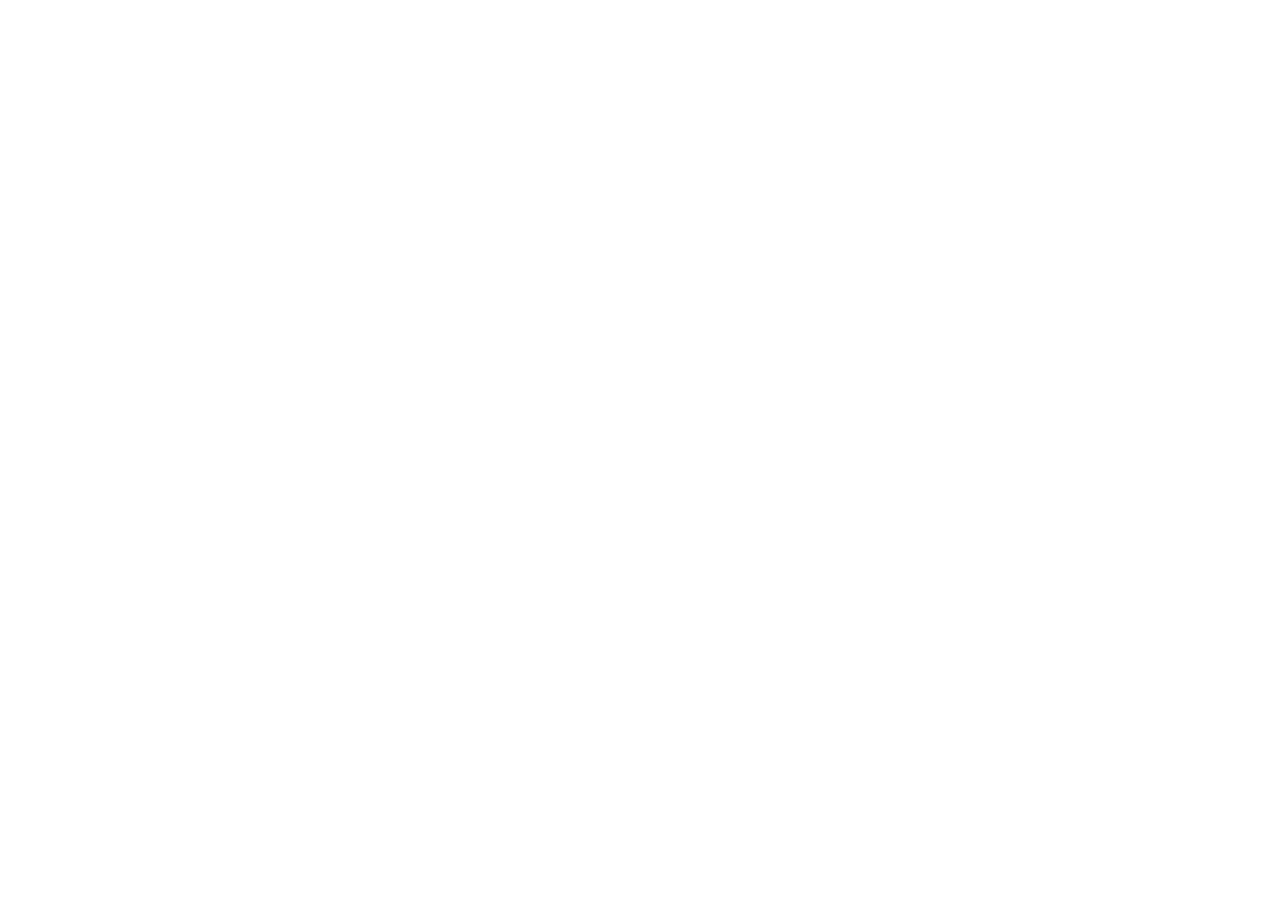
==== commit 833cb80b: "Site moved to lampa-reader.github.io docs/ now holds only redirect pages for index, privacy and supp" ====
--- a/docs/index.html
+++ b/docs/index.html
@@ -1,92 +1,17 @@
 <!doctype html>
 <html lang="en">
 <head>
-  <meta charset="utf-8">
-  <meta name="viewport" content="width=device-width, initial-scale=1">
-  <title>Lampa — a calm book reader</title>
-  <meta name="description" content="FB2, EPUB and TXT reader for iPhone, iPad, Mac, Windows and Linux with synced places, notes and reading lists.">
-  <meta property="og:title" content="Lampa — a calm book reader">
-  <meta property="og:description" content="FB2, EPUB and TXT reader for iPhone, iPad, Mac, Windows and Linux with synced places, notes and reading lists.">
-  <meta property="og:image" content="icon.png">
-  <link rel="icon" href="icon.png">
-  <link rel="apple-touch-icon" href="icon.png">
-  <link rel="stylesheet" href="site.css">
+<meta charset="utf-8">
+<meta name="viewport" content="width=device-width, initial-scale=1">
+<title>Lampa has moved</title>
+<link rel="canonical" href="https://lampa-reader.github.io/">
+<meta name="robots" content="noindex">
+<meta http-equiv="refresh" content="0; url=https://lampa-reader.github.io/">
+<script>location.replace('https://lampa-reader.github.io/' + location.search + location.hash);</script>
+<style>body{font:17px/1.5 system-ui,sans-serif;max-width:32em;margin:15vh auto;padding:0 20px;background:#f8f5ee;color:#2a2620}a{color:#8a4e1b}</style>
 </head>
 <body>
-  <header class="nav">
-    <div class="wrap">
-      <a class="brand" href="./"><img src="icon.png" alt="">Lampa</a>
-      <span class="grow"></span>
-      <nav class="nav-links"><a href="./#features" data-t="navFeatures">Features</a><a href="./#download" data-t="navDownload">Download</a><a href="support.html" data-t="navSupport">Support</a></nav>
-      <div class="lang"><button data-lang="en">EN</button><button data-lang="ru">RU</button><button data-lang="fr">FR</button><button data-lang="de">DE</button><button data-lang="es">ES</button></div>
-    </div>
-  </header>
-  <main>
-    <section class="hero">
-      <div class="wrap">
-        <div class="hero-text">
-          <span class="pill" data-t="pill">New: dictionary and OPDS catalogs</span>
-          <h1 data-t="heroTitle">A calm reader <br>for your own books</h1>
-          <p class="lead" data-t="heroLead">FB2, EPUB and TXT on iPhone, iPad, Mac, Windows and Linux. Your place, notes and lists follow you between devices.</p>
-          <div class="cta">
-            <a class="btn primary" id="hero-dl" hidden><svg viewBox="0 0 24 24" fill="none" stroke="currentColor" stroke-width="2" stroke-linecap="round" stroke-linejoin="round"><path d="M12 4v11M7 10l5 5 5-5M5 20h14"/></svg><div><span class="t">Download</span><small></small></div></a>
-            <a class="store" data-store="appStore" id="hero-store"><svg viewBox="0 0 24 24"><path d="M16.4 12.6c0-2.3 1.9-3.4 2-3.4-1.1-1.6-2.7-1.8-3.3-1.8-1.4-.1-2.7.8-3.4.8-.7 0-1.8-.8-3-.8-1.5 0-2.9.9-3.7 2.3-1.6 2.7-.4 6.8 1.1 9 .8 1.1 1.7 2.3 2.8 2.3 1.1 0 1.6-.7 2.9-.7 1.4 0 1.8.7 3 .7 1.2 0 2-1.1 2.7-2.2.9-1.3 1.2-2.5 1.2-2.6 0 0-2.4-.9-2.3-3.6zM14.1 5.9c.6-.8 1-1.8.9-2.9-.9 0-2 .6-2.6 1.4-.6.7-1.1 1.7-1 2.8 1 .1 2.1-.5 2.7-1.3z"/></svg><div><span data-t="storeTop">Download on the</span><b>App Store</b></div></a>
-          </div>
-          <div class="under" data-t="heroUnder">Free · no ads · <a href="#download">other platforms ↓</a></div>
-        </div>
-        <div class="devices" aria-hidden="true">
-          <div class="tablet"><div class="screen"><img data-shot="tablet" src="shots/en-tablet.webp" width="1100" height="758" alt=""></div></div>
-          <div class="phone"><div class="screen"><img data-shot="phone-read" src="shots/en-phone-read.webp" width="460" height="1000" alt=""></div></div>
-        </div>
-      </div>
-    </section>
-
-    <section class="block" id="features">
-      <div class="wrap">
-        <div class="kicker" data-t="featKicker">Features</div>
-        <h2 data-t="featTitle">Everything for long reading, nothing extra</h2>
-        <div class="grid"><div class="card"><div class="ic"><svg viewBox="0 0 24 24"><path d="M4 5.5A2.5 2.5 0 0 1 6.5 3H20v15H6.5A2.5 2.5 0 0 0 4 20.5z"/><path d="M4 20.5A2.5 2.5 0 0 0 6.5 23H20v-5"/></svg></div><h3 data-t="f1t">FB2 and EPUB, no converting</h3><p data-t="f1d">Opens books as they are, with covers and footnotes. FB2 in ZIP too.</p></div><div class="card"><div class="ic"><svg viewBox="0 0 24 24"><path d="M20 12a8 8 0 0 1-14.3 4.9M4 12A8 8 0 0 1 18.3 7.1"/><path d="M18 3v4.5h-4.5M6 21v-4.5h4.5"/></svg></div><h3 data-t="f2t">Place, notes and lists everywhere</h3><p data-t="f2d">Stop on the phone, carry on from the same page on a tablet or computer.</p></div><div class="card"><div class="ic"><svg viewBox="0 0 24 24"><path d="M5 19h4L19 9l-4-4L5 15zM13 7l4 4"/></svg></div><h3 data-t="f3t">Highlights and notes</h3><p data-t="f3d">Four colours, notes on passages, footnotes there and back in one tap.</p></div><div class="card"><div class="ic"><svg viewBox="0 0 24 24"><path d="M4 5h9M8.5 3v2M6 5c.7 3.2 2.8 5.8 6 7.2M11 5c-.8 3.6-3.2 6.4-7 8"/><path d="m12.5 21 4-10 4 10M14 17.5h5"/></svg></div><h3 data-t="f4t">Dictionary and translation</h3><p data-t="f4d">Look up a word or translate a phrase without leaving the book. On iPhone translation works offline.</p></div><div class="card"><div class="ic"><svg viewBox="0 0 24 24"><circle cx="12" cy="12" r="9"/><path d="M3 12h18M12 3c2.5 2.6 3.8 5.6 3.8 9s-1.3 6.4-3.8 9c-2.5-2.6-3.8-5.6-3.8-9S9.5 5.6 12 3z"/></svg></div><h3 data-t="f5t">OPDS catalogs</h3><p data-t="f5d">Project Gutenberg and your own Calibre library: browse and download right in the app.</p></div><div class="card"><div class="ic"><svg viewBox="0 0 24 24"><path d="M8 6h12M8 12h12M8 18h12M4 6h.01M4 12h.01M4 18h.01"/></svg></div><h3 data-t="f6t">“Read” and “Want to read”</h3><p data-t="f6d">Ratings, covers and order — a small Goodreads inside the reader.</p></div></div>
-      </div>
-    </section>
-
-    <section class="block" style="padding-top:0">
-      <div class="wrap">
-        <div class="kicker" data-t="thKicker">Easy on the eyes</div>
-        <h2 data-t="thTitle">Five themes for day, evening and night</h2>
-        <p class="sub" data-t="thSub">Contrast between 8:1 and 14:1, no glaring white. Literata, PT Serif and three more fonts.</p>
-        <div class="themes"><div class="theme" style="background:#f8f5ee;color:#2a2620"><div class="aa">Aa</div><p data-t="thSample">Happy families are all alike.</p><b data-t="th1">Paper</b></div><div class="theme" style="background:#f1e6cf;color:#4b3b2a"><div class="aa">Aa</div><p data-t="thSample">Happy families are all alike.</p><b data-t="th2">Sepia</b></div><div class="theme" style="background:#dce6d5;color:#25352b"><div class="aa">Aa</div><p data-t="thSample">Happy families are all alike.</p><b data-t="th3">Sage</b></div><div class="theme" style="background:#3a3733;color:#dad3c6"><div class="aa">Aa</div><p data-t="thSample">Happy families are all alike.</p><b data-t="th4">Dusk</b></div><div class="theme" style="background:#000000;color:#a8a196"><div class="aa">Aa</div><p data-t="thSample">Happy families are all alike.</p><b data-t="th5">Night</b></div></div>
-      </div>
-    </section>
-
-    <section class="block" id="download">
-      <div class="wrap">
-        <div class="kicker" data-t="dlKicker">Download</div>
-        <h2 data-t="dlTitle">Free on every device</h2>
-        <p class="sub"><span id="dl-version"></span><a href="https://github.com/Zelinsky-Vladimir/lampa-releases/releases" data-t="dlAll">All versions</a></p>
-        <div class="grid">
-<div class="card dl"><div class="dl-head"><svg viewBox="0 0 24 24"><path d="M16.4 12.6c0-2.3 1.9-3.4 2-3.4-1.1-1.6-2.7-1.8-3.3-1.8-1.4-.1-2.7.8-3.4.8-.7 0-1.8-.8-3-.8-1.5 0-2.9.9-3.7 2.3-1.6 2.7-.4 6.8 1.1 9 .8 1.1 1.7 2.3 2.8 2.3 1.1 0 1.6-.7 2.9-.7 1.4 0 1.8.7 3 .7 1.2 0 2-1.1 2.7-2.2.9-1.3 1.2-2.5 1.2-2.6 0 0-2.4-.9-2.3-3.6zM14.1 5.9c.6-.8 1-1.8.9-2.9-.9 0-2 .6-2.6 1.4-.6.7-1.1 1.7-1 2.8 1 .1 2.1-.5 2.7-1.3z"/></svg><span>macOS</span></div><a class="dl-row" data-file="macArm"><div><b data-t="macArm">Apple Silicon</b><span data-t="macArmSub">.dmg · M1 and newer</span></div><em><svg viewBox="0 0 24 24" fill="none" stroke="currentColor" stroke-width="2" stroke-linecap="round" stroke-linejoin="round"><path d="M12 4v11M7 10l5 5 5-5M5 20h14"/></svg><span data-t="get">Get</span></em></a><a class="dl-row" data-file="macIntel"><div><b data-t="macIntel">Intel</b><span data-t="macIntelSub">.dmg</span></div><em><svg viewBox="0 0 24 24" fill="none" stroke="currentColor" stroke-width="2" stroke-linecap="round" stroke-linejoin="round"><path d="M12 4v11M7 10l5 5 5-5M5 20h14"/></svg><span data-t="get">Get</span></em></a></div>
-<div class="card dl"><div class="dl-head"><svg viewBox="0 0 24 24"><path d="M3 5.5l7.5-1v7H3zM11.5 4.3L21 3v8.5h-9.5zM3 12.5h7.5v7L3 18.5zM11.5 12.5H21V21l-9.5-1.3z"/></svg><span>Windows</span></div><a class="dl-row" data-file="winSetup"><div><b data-t="winSetup">Installer</b><span data-t="winSetupSub">.exe · Windows 10 and 11</span></div><em><svg viewBox="0 0 24 24" fill="none" stroke="currentColor" stroke-width="2" stroke-linecap="round" stroke-linejoin="round"><path d="M12 4v11M7 10l5 5 5-5M5 20h14"/></svg><span data-t="get">Get</span></em></a><a class="dl-row" data-file="winPortable"><div><b data-t="winPortable">Portable</b><span data-t="winPortableSub">.exe, no install</span></div><em><svg viewBox="0 0 24 24" fill="none" stroke="currentColor" stroke-width="2" stroke-linecap="round" stroke-linejoin="round"><path d="M12 4v11M7 10l5 5 5-5M5 20h14"/></svg><span data-t="get">Get</span></em></a></div>
-<div class="card dl"><div class="dl-head"><svg class="stroke" viewBox="0 0 24 24"><path d="M12 3c-2.2 0-3.5 1.9-3.5 4.4 0 1.4.4 2.4-.6 4-1.1 1.7-2.9 3.6-2.9 6 0 1.6 1.4 2.6 3.4 2.6h7.2c2 0 3.4-1 3.4-2.6 0-2.4-1.8-4.3-2.9-6-1-1.6-.6-2.6-.6-4C15.5 4.9 14.2 3 12 3z"/></svg><span>Linux</span></div><a class="dl-row" data-file="appImage"><div><b data-t="appImage">AppImage</b><span data-t="appImageSub">any distribution</span></div><em><svg viewBox="0 0 24 24" fill="none" stroke="currentColor" stroke-width="2" stroke-linecap="round" stroke-linejoin="round"><path d="M12 4v11M7 10l5 5 5-5M5 20h14"/></svg><span data-t="get">Get</span></em></a><a class="dl-row" data-file="deb"><div><b data-t="deb">.deb</b><span data-t="debSub">Debian, Ubuntu</span></div><em><svg viewBox="0 0 24 24" fill="none" stroke="currentColor" stroke-width="2" stroke-linecap="round" stroke-linejoin="round"><path d="M12 4v11M7 10l5 5 5-5M5 20h14"/></svg><span data-t="get">Get</span></em></a></div>
-</div>
-        <div class="stores"><a class="store" data-store="appStore"><svg viewBox="0 0 24 24"><path d="M16.4 12.6c0-2.3 1.9-3.4 2-3.4-1.1-1.6-2.7-1.8-3.3-1.8-1.4-.1-2.7.8-3.4.8-.7 0-1.8-.8-3-.8-1.5 0-2.9.9-3.7 2.3-1.6 2.7-.4 6.8 1.1 9 .8 1.1 1.7 2.3 2.8 2.3 1.1 0 1.6-.7 2.9-.7 1.4 0 1.8.7 3 .7 1.2 0 2-1.1 2.7-2.2.9-1.3 1.2-2.5 1.2-2.6 0 0-2.4-.9-2.3-3.6zM14.1 5.9c.6-.8 1-1.8.9-2.9-.9 0-2 .6-2.6 1.4-.6.7-1.1 1.7-1 2.8 1 .1 2.1-.5 2.7-1.3z"/></svg><div><span data-t="storeTop">Download on the</span><b>App Store</b></div></a><a class="store" data-store="googlePlay" id="play-badge"><svg viewBox="0 0 24 24"><path d="M4 3.5v17l9.2-8.5zM14.6 13.3L6.5 21l11.2-6.1zM17.8 9.1L6.5 3l8.1 7.7zM19 9.8l-3.1 2.2 3.1 2.2 1.6-.9c.8-.5.8-1.6 0-2.1z"/></svg><div><span data-t="playTop">Get it on</span><b>Google Play</b></div></a><small data-t="storesNote">iPhone and iPad on the App Store, Android on Google Play.</small></div>
-      </div>
-    </section>
-
-    <section class="block">
-      <div class="wrap">
-        <h2 data-t="faqTitle">Questions</h2>
-        <div class="faq"><div><h3 data-t="q1">Is it really free?</h3><p data-t="a1">Yes. Reading, notes, lists and sync are free. A subscription with more cloud space for books will come later, but everything available now stays free.</p></div><div><h3 data-t="q2">Do I need an account?</h3><p data-t="a2">No. Without signing in everything stays on your device. An account is only needed to sync between devices.</p></div><div><h3 data-t="q3">Where are my books kept?</h3><p data-t="a3">On your device. If you sign in, the book files are also kept in private cloud storage in the EU, so you can open a book on another device.</p></div><div><h3 data-t="q4">Which formats?</h3><p data-t="a4">FB2, FB2.ZIP, EPUB and TXT. No PDF yet.</p></div></div>
-      </div>
-    </section>
-  </main>
-  <footer class="foot">
-    <div class="wrap">
-      <a class="brand" href="./"><img src="icon.png" alt="">Lampa</a>
-      <span class="grow" style="flex:1"></span>
-      <nav><a href="support.html" data-t="footSupport">Support</a><a href="privacy.html" data-t="footPrivacy">Privacy</a><a href="https://github.com/Zelinsky-Vladimir/lampa-releases/releases" data-t="footReleases">All versions</a><a href="mailto:sunstrike1997@gmail.com" data-t="footContact">Contact</a></nav>
-      <span data-t="footBy">© 2026 Vladimir Zelinskyi</span>
-    </div>
-  </footer>
-  <script src="site.js"></script>
+<p>The Lampa website has moved to <a href="https://lampa-reader.github.io/">https://lampa-reader.github.io/</a>.</p>
+<p lang="ru">Сайт Lampa переехал: <a href="https://lampa-reader.github.io/">https://lampa-reader.github.io/</a>.</p>
 </body>
 </html>
